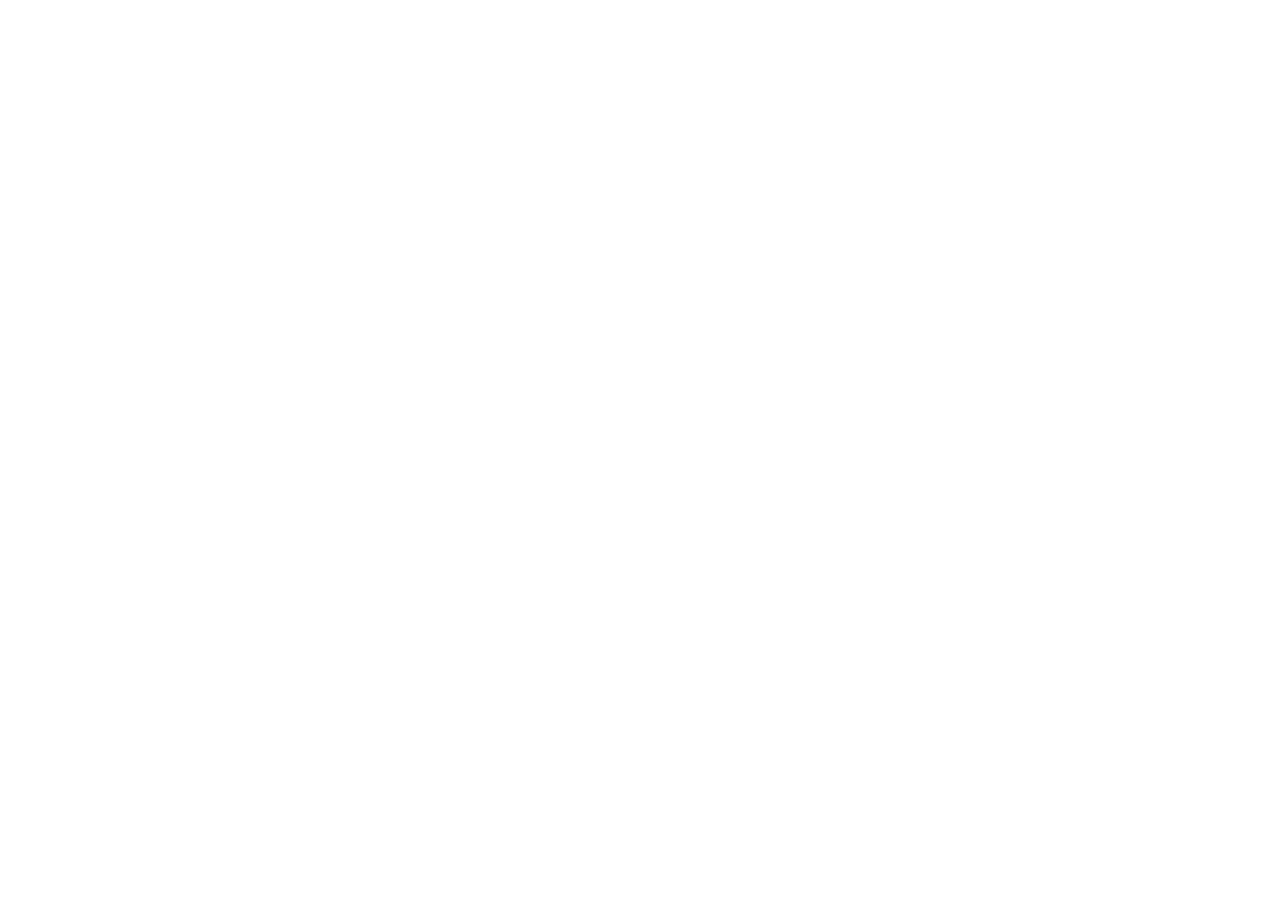
==== index.html @ b0ab304b "att netflix" ====
<!DOCTYPE html>
<html lang="pt-br">
<head>
    <meta charset="UTF-8">
    <meta http-equiv="X-UA-Compatible" content="IE=edge">
    <meta name="viewport" content="width=device-width, initial-scale=1.0">
    <title>Netflix</title>
    <link rel="shortcut icon" href="favicon.ico" type="image/x-icon">
    <link rel="stylesheet" href="estilos/style.css">
</head>
<body>
    
</body>
</html>
---- estilos/style.css ----
@charset "UTF-8";

* {
    margin: 0;
    padding: 0;
    box-sizing: border-box;
}
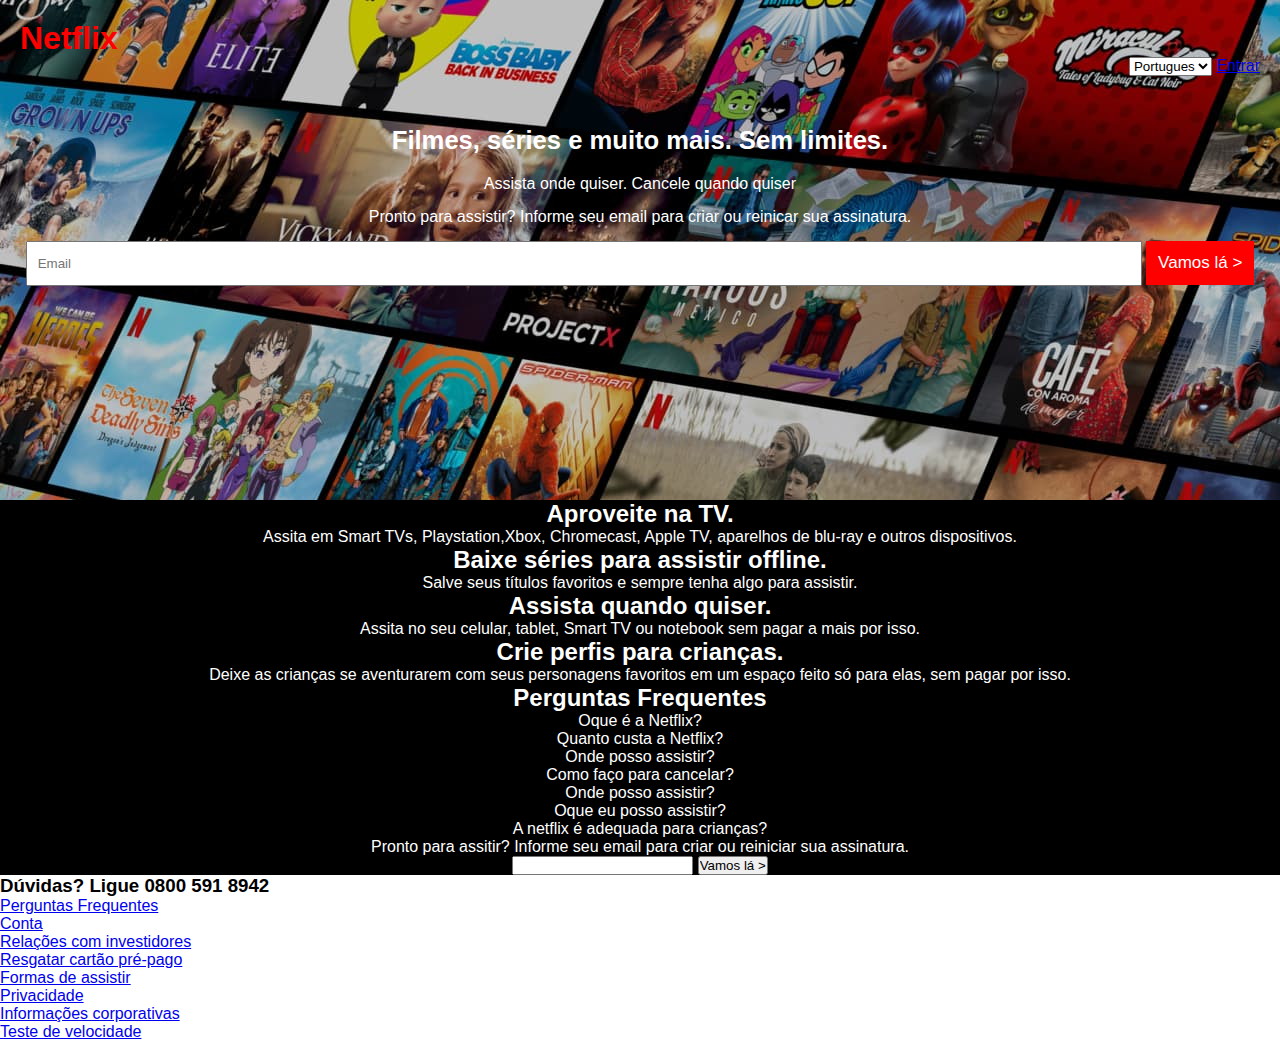
==== commit c29090a3: "att do projeto netflix" ====
--- a/index.html
+++ b/index.html
@@ -9,6 +9,78 @@
     <link rel="stylesheet" href="estilos/style.css">
 </head>
 <body>
-    
+    <header>
+        <h1>Netflix</h1>
+        <menu>
+            <select name="" id="linguagem">
+                <option value="PT-BR">Portugues</option>
+                <option value="EN">Inglês</option>
+            </select>
+            <a href="#">Entrar</a>
+        </menu>
+
+        <div>
+            <h2>Filmes, séries e muito mais. Sem limites.</h2>
+            <p>Assista onde quiser. Cancele quando quiser</p>
+            <p>Pronto para assistir? Informe seu email para criar ou reinicar sua assinatura.</p>
+            <input type="email" name="" id="email" placeholder="Email">
+            <input type="submit" value="Vamos lá >" id="entrar">
+        </div>
+    </header>
+
+    <main>
+        <section>
+            <h2>Aproveite na TV.</h2>
+            <p>Assita em Smart TVs, Playstation,Xbox, Chromecast, Apple TV, aparelhos de blu-ray e outros dispositivos.</p>
+        </section>
+
+        <section>
+            <h2>Baixe séries para assistir offline.</h2>
+            <p>Salve seus títulos favoritos e sempre tenha algo para assistir.</p>
+        </section>
+
+        <section>
+            <h2>Assista quando quiser.</h2>
+            <p>Assita no seu celular, tablet, Smart TV ou notebook sem pagar a mais por isso.</p>
+        </section>
+
+        <section>
+            <h2>Crie perfis para crianças.</h2>
+            <p>Deixe as crianças se aventurarem com seus personagens favoritos em um espaço feito só para elas, sem pagar por isso.</p>
+        </section>
+
+        <section>
+            <h2>Perguntas Frequentes</h2>
+            <div>Oque é a Netflix?</div>
+            <div>Quanto custa a Netflix?</div>
+            <div>Onde posso assistir?</div>
+            <div>Como faço para cancelar?</div>
+            <div>Onde posso assistir?</div>
+            <div>Oque eu posso assistir?</div>
+            <div>A netflix é adequada para crianças?</div>
+
+            <div>
+                <p>Pronto para assitir? Informe seu email para criar ou reiniciar sua assinatura.</p>
+                <input type="email" name="" id="email">
+                <input type="submit" value="Vamos lá >">
+            </div>
+        </section>
+    </main>
+
+    <footer>
+        <h3>Dúvidas? Ligue 0800 591 8942</h3>
+        <nav>
+            <ul>
+                <li><a href="#">Perguntas Frequentes</a></li>
+                <li><a href="#">Conta</a></li>
+                <li><a href="#">Relações com investidores</a></li>
+                <li><a href="#">Resgatar cartão pré-pago</a></li>
+                <li><a href="#">Formas de assistir</a></li>
+                <li><a href="#">Privacidade</a></li>
+                <li><a href="#">Informações corporativas</a></li>
+                <li><a href="#">Teste de velocidade</a></li>
+            </ul>
+        </nav>
+    </footer>
 </body>
 </html>--- a/estilos/style.css
+++ b/estilos/style.css
@@ -4,4 +4,64 @@
     margin: 0;
     padding: 0;
     box-sizing: border-box;
+}
+
+body {
+    font-family: Arial, Helvetica, sans-serif;
+}
+
+header {
+    background-image: url(../imagens/Netflix.jpg);
+    background-color: black;
+    color: white;
+    text-align: center;
+    padding: 20px;
+    height: 500px;
+}
+
+header h1 {
+    color: red;
+    margin-right: 220px;
+    text-align: left;
+}
+
+header h2 {
+    margin-top: 50px;
+    margin-bottom: 20px;
+    font-size: 1.6em;
+}
+
+header menu {
+    text-align: right;
+}
+
+header > div > input#email {
+    height: 45px;
+    width: 90%;
+    margin-bottom: 10px;
+    text-indent: 10px;
+}
+
+header > div > input#entrar {
+    background-color: red;
+    color: white;
+    display: inline-block;
+    border: none;
+    padding: 12px;
+    font-size: 17px;
+}
+
+header > div > input#entrar:hover {
+    cursor: pointer;
+}
+
+header p {
+    font-size: 1em;
+    margin-bottom: 15px;
+}
+
+section {
+    background-color: black;
+    color: white;
+    text-align: center;
 }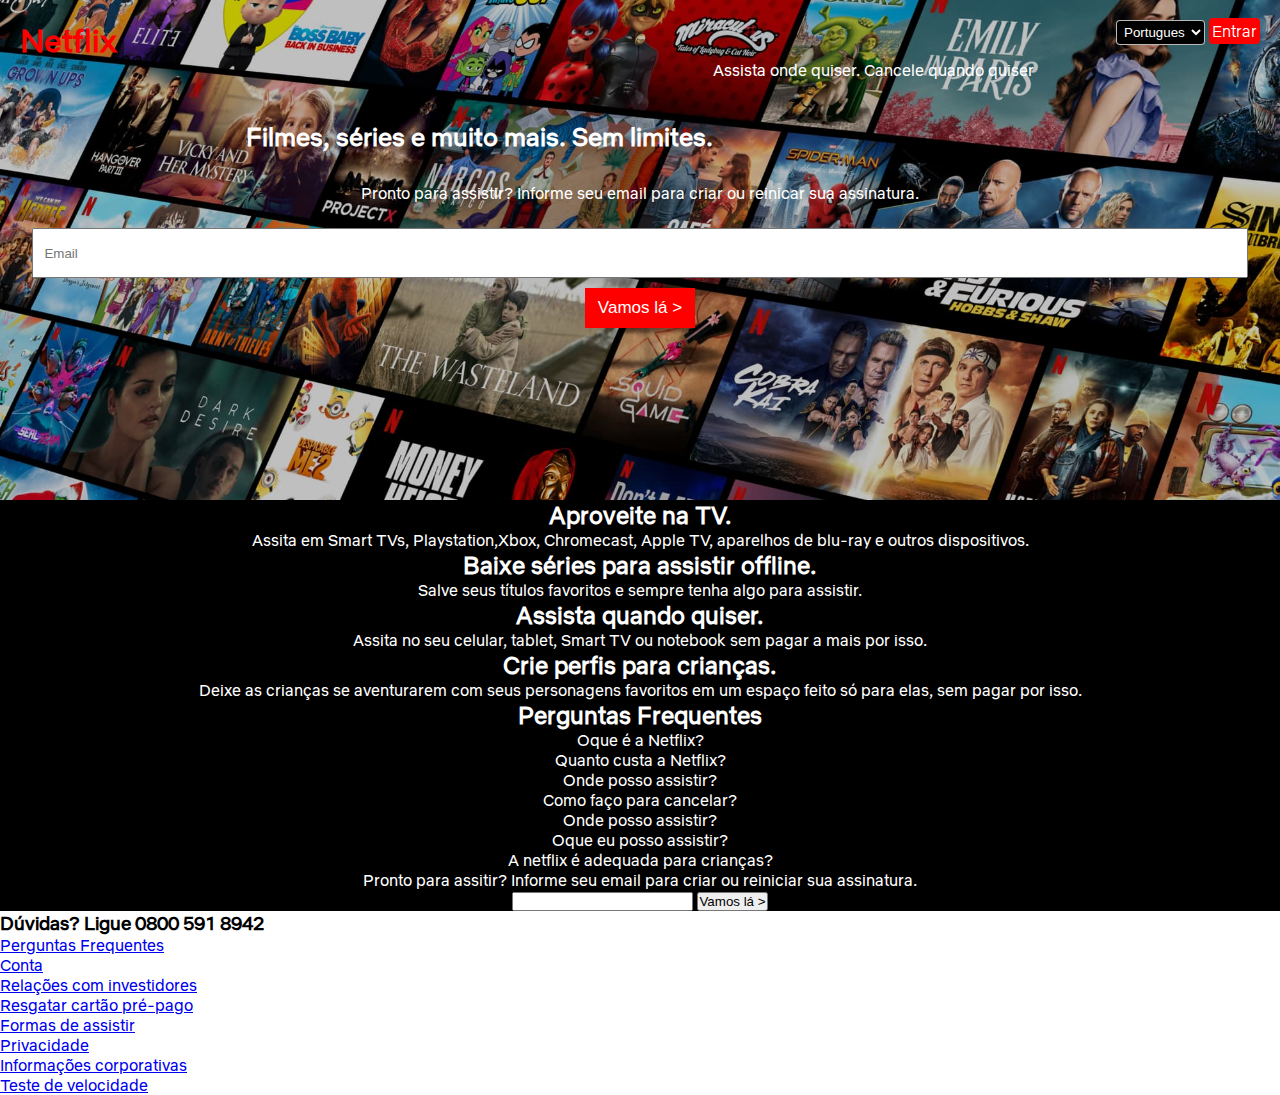
==== commit d64fa2fa: "att netflix" ====
--- a/index.html
+++ b/index.html
@@ -10,21 +10,25 @@
 </head>
 <body>
     <header>
-        <h1>Netflix</h1>
-        <menu>
-            <select name="" id="linguagem">
-                <option value="PT-BR">Portugues</option>
-                <option value="EN">Inglês</option>
-            </select>
-            <a href="#">Entrar</a>
-        </menu>
+        <div class="cabeca">
+            <h1>Netflix</h1>
+            <menu>
+                <select name="" id="linguagem">
+                    <option value="PT-BR">Portugues</option>
+                    <option value="EN">Inglês</option>
+                </select>
+                <a href="#" target="_self" rel="next">Entrar</a>
+            </menu>
+        </div>
 
-        <div>
+        <div class="cabeca2">
             <h2>Filmes, séries e muito mais. Sem limites.</h2>
             <p>Assista onde quiser. Cancele quando quiser</p>
             <p>Pronto para assistir? Informe seu email para criar ou reinicar sua assinatura.</p>
-            <input type="email" name="" id="email" placeholder="Email">
-            <input type="submit" value="Vamos lá >" id="entrar">
+            <form action="cadastro.js" method="post" autocomplete="on">
+                <input type="email" name="" id="email" placeholder="Email">
+                <input type="submit" value="Vamos lá >" id="entrar">
+            </form>
         </div>
     </header>
 
--- a/estilos/style.css
+++ b/estilos/style.css
@@ -1,4 +1,17 @@
 @charset "UTF-8";
+
+@font-face {
+    font-family: 'Netflix regular';
+    src: url(../fontes/NetflixSans-Regular.otf) format('opentype');
+}
+@font-face {
+    font-family: 'Netflix light';
+    src: url(../fontes/NetflixSans-Light.otf) format('opentype');
+}
+@font-face {
+    font-family: 'Netflix bold';
+    src: url(../fontes/NetflixSans-Bold.otf) format('opentype');
+}
 
 * {
     margin: 0;
@@ -7,11 +20,13 @@
 }
 
 body {
-    font-family: Arial, Helvetica, sans-serif;
+    font-family: 'Netflix regular';
 }
 
 header {
     background-image: url(../imagens/Netflix.jpg);
+    background-size: cover;
+    background-repeat: no-repeat;
     background-color: black;
     color: white;
     text-align: center;
@@ -19,39 +34,67 @@
     height: 500px;
 }
 
+header div.cabeca {
+    display: flex;
+    justify-content: space-between;
+}
+
 header h1 {
     color: red;
-    margin-right: 220px;
-    text-align: left;
+}
+
+header a {
+    background-color: red;
+    color: white;
+    text-decoration: none;
+    border-radius: 4px;
+    padding: 3px;
+    font-family: 'Netflix light';
+}
+
+header select {
+    background-color: black;
+    color: white;
+    border: 1px solid rgba(255, 255, 255, 0.726);
+    padding: 3px;
+    border-radius: 4px;
+}
+
+header div.cabeca2 {
+    display: flex;
+    flex-wrap: wrap;
+    justify-content: center;
+    row-gap: 10px;
 }
 
 header h2 {
-    margin-top: 50px;
+    margin-top: 60px;
     margin-bottom: 20px;
     font-size: 1.6em;
 }
 
-header menu {
-    text-align: right;
+header form {
+    width: 100vw;
 }
 
-header > div > input#email {
-    height: 45px;
-    width: 90%;
+header input#email {
+    height: 50px;
+    width: 98%;
     margin-bottom: 10px;
     text-indent: 10px;
 }
 
-header > div > input#entrar {
+header input#entrar {
     background-color: red;
     color: white;
     display: inline-block;
     border: none;
-    padding: 12px;
+    padding: 10px;
     font-size: 17px;
+    width: 110px;
 }
 
-header > div > input#entrar:hover {
+header input#entrar:hover {
     cursor: pointer;
 }
 
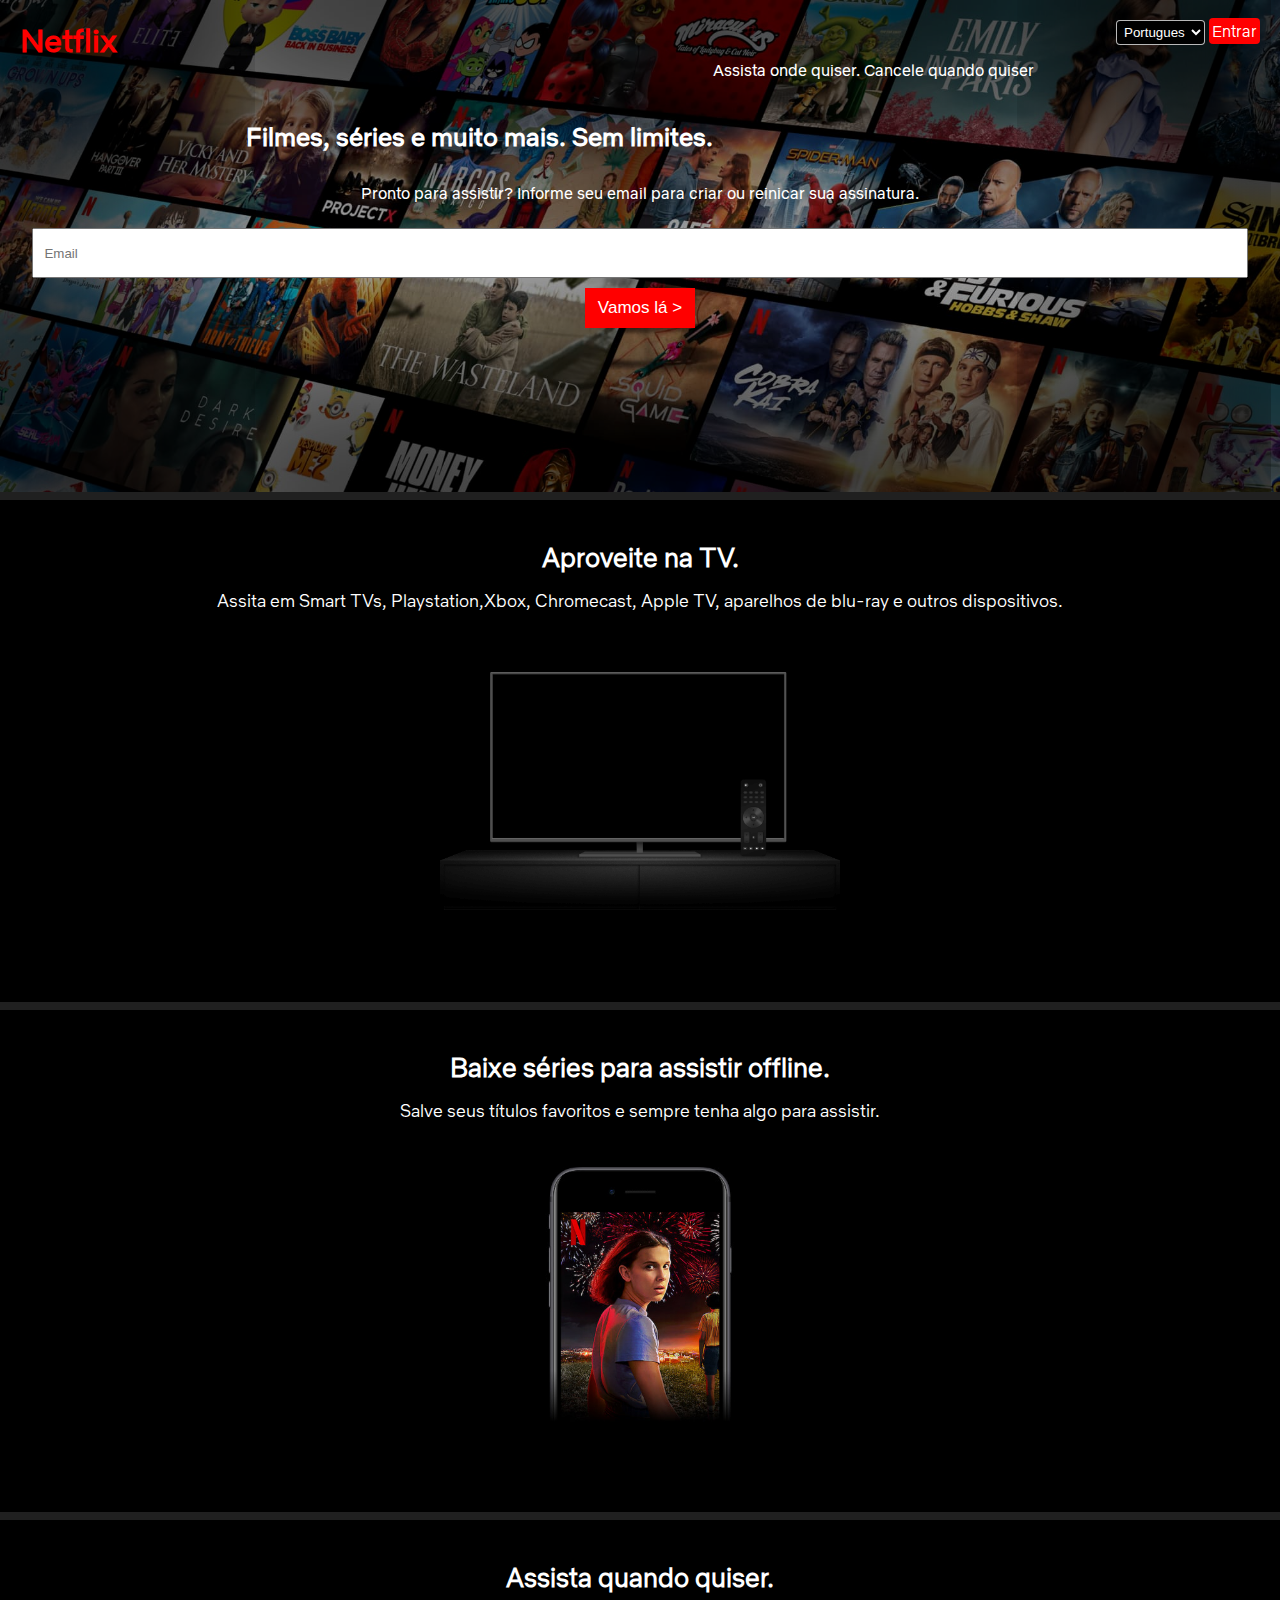
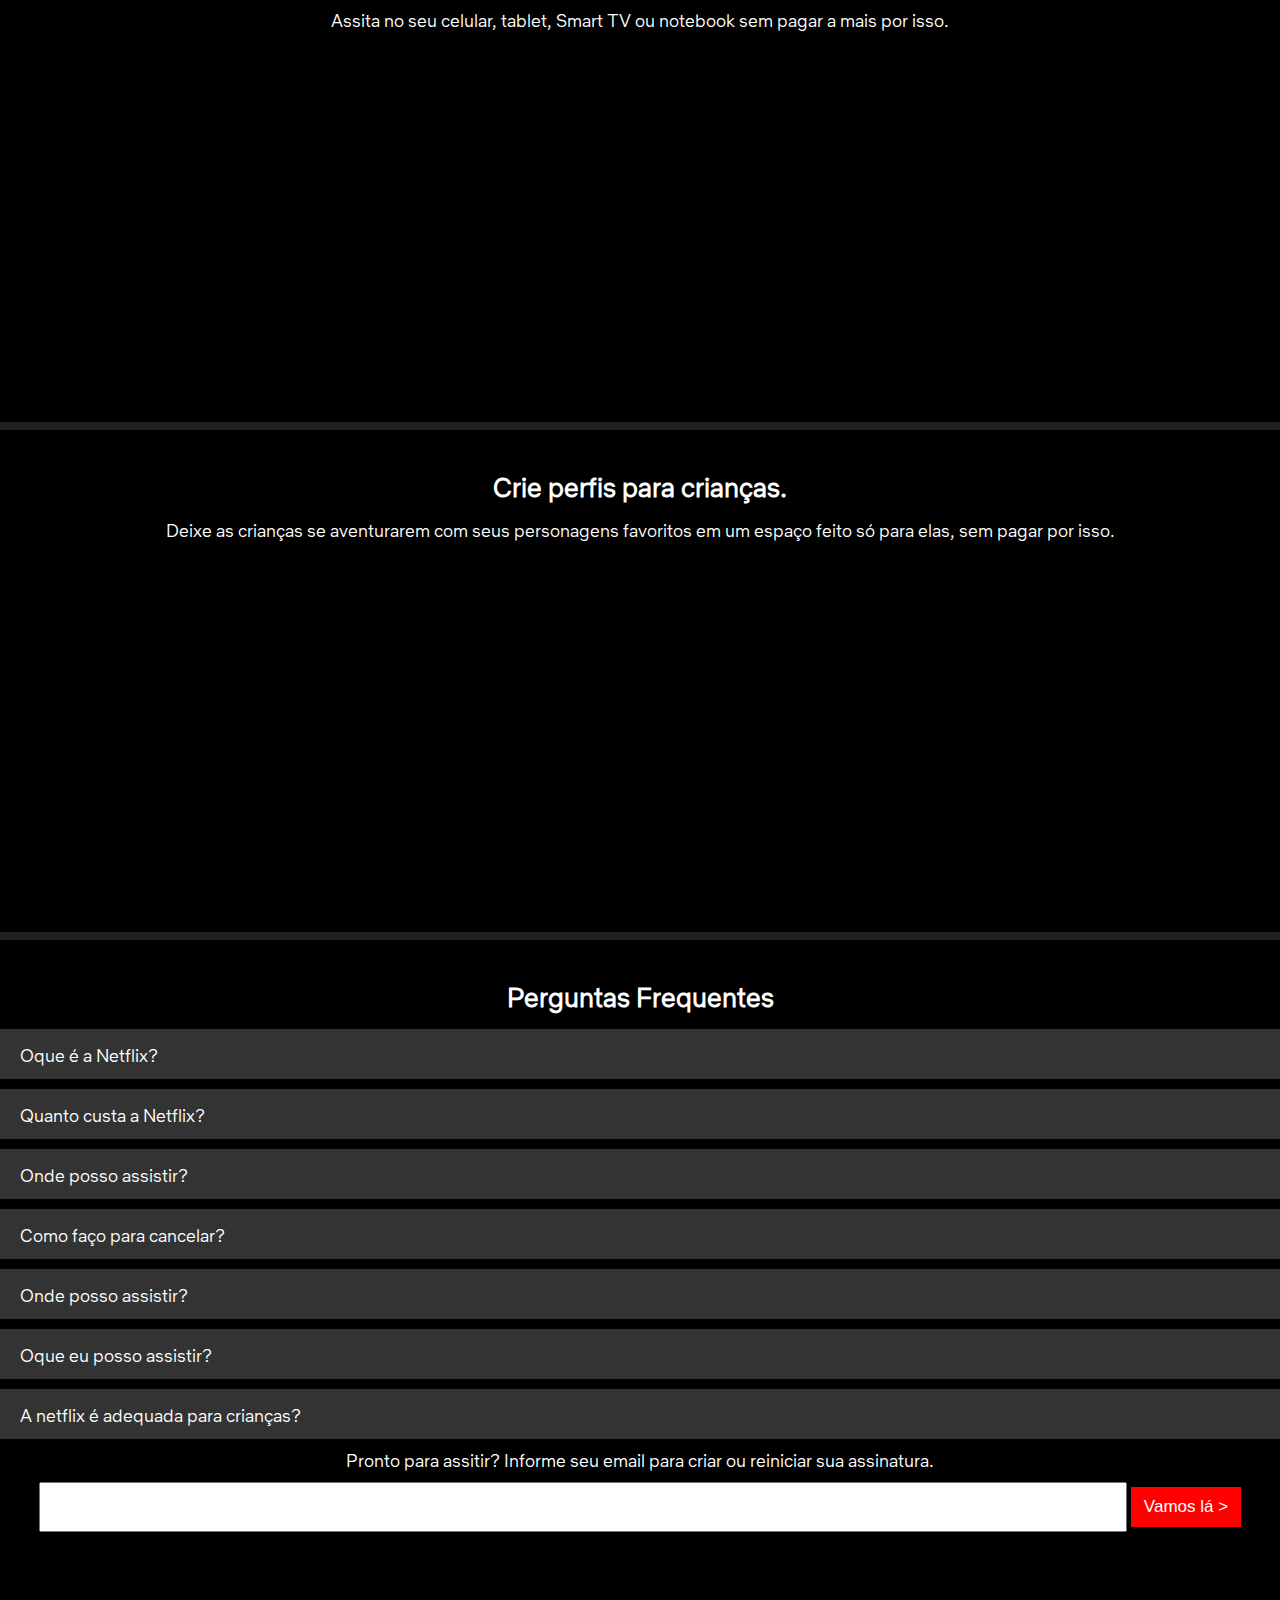
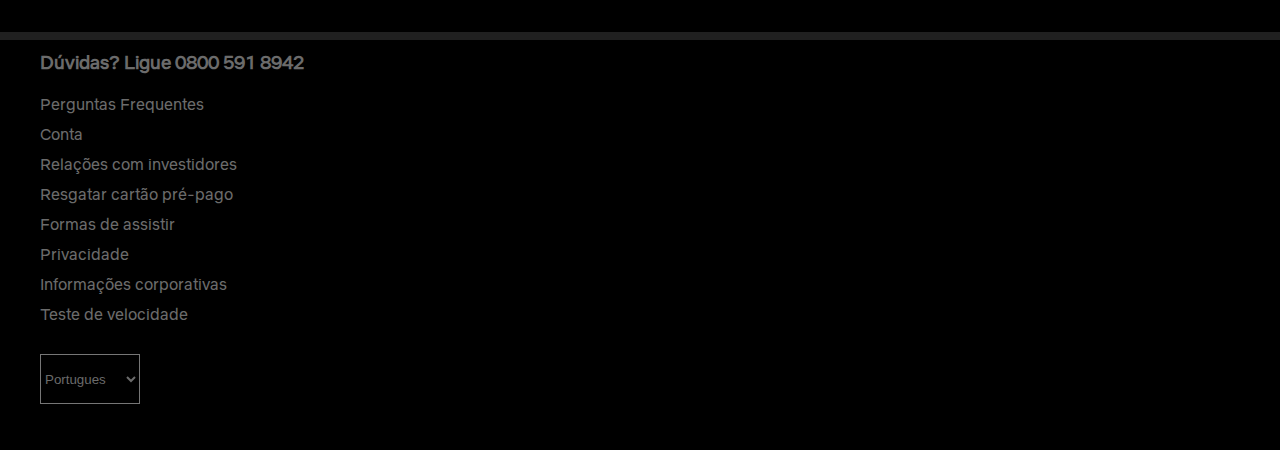
==== commit cf068923: "att projeto netflix" ====
--- a/index.html
+++ b/index.html
@@ -26,47 +26,57 @@
             <p>Assista onde quiser. Cancele quando quiser</p>
             <p>Pronto para assistir? Informe seu email para criar ou reinicar sua assinatura.</p>
             <form action="cadastro.js" method="post" autocomplete="on">
-                <input type="email" name="" id="email" placeholder="Email">
-                <input type="submit" value="Vamos lá >" id="entrar">
+                <input type="email" name="" id="email" class="mail" placeholder="Email">
+                <input type="submit" value="Vamos lá >" class="entrar">
             </form>
         </div>
     </header>
 
     <main>
         <section>
-            <h2>Aproveite na TV.</h2>
-            <p>Assita em Smart TVs, Playstation,Xbox, Chromecast, Apple TV, aparelhos de blu-ray e outros dispositivos.</p>
+            <div class="content">
+                <h2>Aproveite na TV.</h2>
+                <p>Assita em Smart TVs, Playstation,Xbox, Chromecast, Apple TV, aparelhos de blu-ray e outros dispositivos.</p>
+            </div>
+            <aside><img src="./imagens/tv.png" alt="YV"></aside>
         </section>
 
         <section>
-            <h2>Baixe séries para assistir offline.</h2>
-            <p>Salve seus títulos favoritos e sempre tenha algo para assistir.</p>
+            <div class="content">
+                <h2>Baixe séries para assistir offline.</h2>
+                <p>Salve seus títulos favoritos e sempre tenha algo para assistir.</p>
+            </div>
+            <aside><img src="./imagens/s_things.jpg" alt="Stranger Things"></aside>
         </section>
 
         <section>
-            <h2>Assista quando quiser.</h2>
-            <p>Assita no seu celular, tablet, Smart TV ou notebook sem pagar a mais por isso.</p>
+            <div class="content">
+                <h2>Assista quando quiser.</h2>
+                <p>Assita no seu celular, tablet, Smart TV ou notebook sem pagar a mais por isso.</p>
+            </div>
         </section>
 
         <section>
-            <h2>Crie perfis para crianças.</h2>
-            <p>Deixe as crianças se aventurarem com seus personagens favoritos em um espaço feito só para elas, sem pagar por isso.</p>
+            <div class="content">
+                <h2>Crie perfis para crianças.</h2>
+                <p>Deixe as crianças se aventurarem com seus personagens favoritos em um espaço feito só para elas, sem pagar por isso.</p>
+            </div>
         </section>
 
-        <section>
+        <section id="questions">
             <h2>Perguntas Frequentes</h2>
-            <div>Oque é a Netflix?</div>
-            <div>Quanto custa a Netflix?</div>
-            <div>Onde posso assistir?</div>
-            <div>Como faço para cancelar?</div>
-            <div>Onde posso assistir?</div>
-            <div>Oque eu posso assistir?</div>
-            <div>A netflix é adequada para crianças?</div>
+            <div class="ask"><p>Oque é a Netflix?</p></div>
+            <div class="ask"><p>Quanto custa a Netflix?</p></div>
+            <div class="ask"><p>Onde posso assistir?</p></div>
+            <div class="ask"><p>Como faço para cancelar?</p></div>
+            <div class="ask"><p>Onde posso assistir?</p></div>
+            <div class="ask"><p>Oque eu posso assistir?</p></div>
+            <div class="ask"><p>A netflix é adequada para crianças?</p></div>
 
             <div>
                 <p>Pronto para assitir? Informe seu email para criar ou reiniciar sua assinatura.</p>
-                <input type="email" name="" id="email">
-                <input type="submit" value="Vamos lá >">
+                <input type="email" name="" id="fmail" class="mail">
+                <input type="submit" value="Vamos lá >" class="entrar">
             </div>
         </section>
     </main>
@@ -85,6 +95,10 @@
                 <li><a href="#">Teste de velocidade</a></li>
             </ul>
         </nav>
+        <select name="" id="linguagem">
+            <option value="PT-BR">Portugues</option>
+            <option value="EN">Inglês</option>
+        </select>
     </footer>
 </body>
 </html>--- a/estilos/style.css
+++ b/estilos/style.css
@@ -23,10 +23,17 @@
     font-family: 'Netflix regular';
 }
 
+header, section {
+    border-bottom: 8px;
+    border-bottom-style: solid;
+    border-bottom-color:rgb(32, 32, 32);
+}
+
 header {
     background-image: url(../imagens/Netflix.jpg);
     background-size: cover;
     background-repeat: no-repeat;
+    box-shadow: inset 0px 0px 600px 120px black;
     background-color: black;
     color: white;
     text-align: center;
@@ -77,14 +84,18 @@
     width: 100vw;
 }
 
-header input#email {
+input.mail {
     height: 50px;
     width: 98%;
     margin-bottom: 10px;
     text-indent: 10px;
 }
 
-header input#entrar {
+input#fmail {
+    width: 85%;
+}
+
+input.entrar {
     background-color: red;
     color: white;
     display: inline-block;
@@ -103,8 +114,87 @@
     margin-bottom: 15px;
 }
 
+main {
+    display: flex;
+    flex-wrap: wrap;
+    justify-content: center;
+    font-size: 1.1em;
+    font-family: 'Netflix Light';
+}
+
 section {
     background-color: black;
     color: white;
     text-align: center;
-}+    height: 510px;
+    width: 100vw;
+}
+
+section div.content {
+    width: 80%;
+    margin: auto;
+}
+
+section h2 {
+    margin-top: 40px;
+    margin-bottom: 15px;
+}
+
+section img {
+    height: 300px;
+}
+
+section#questions {
+    height: 700px;
+}
+
+section div.ask {
+    text-align: left;
+    text-indent: 20px;
+    background-color: rgb(51, 51, 51);
+    margin-bottom: 10px;
+    width: 100%;
+    height: 50px;
+    cursor: pointer;
+}
+
+div.ask p {
+    transform: translate(0px, 15px);
+}
+
+section#questions p {
+    margin: 10px 0px 10px 0px;
+}
+
+footer {
+    background-color: black;
+    color: rgb(107, 107, 107);
+    text-indent: 40px;
+    height: 410px;
+}
+
+footer h3 {
+    margin-bottom: 20px;
+    padding-top: 10px;
+}
+
+footer a {
+    text-decoration: none;
+    color: rgb(107, 107, 107);
+}
+
+footer a:hover {
+    text-decoration: underline;
+}
+
+footer li {
+    margin-bottom: 10px;
+}
+
+footer select {
+    background-color: black;
+    color: rgb(107, 107, 107);
+    margin: 20px 0px 0px 40px;
+    height: 50px;
+    width: 100px;
+}
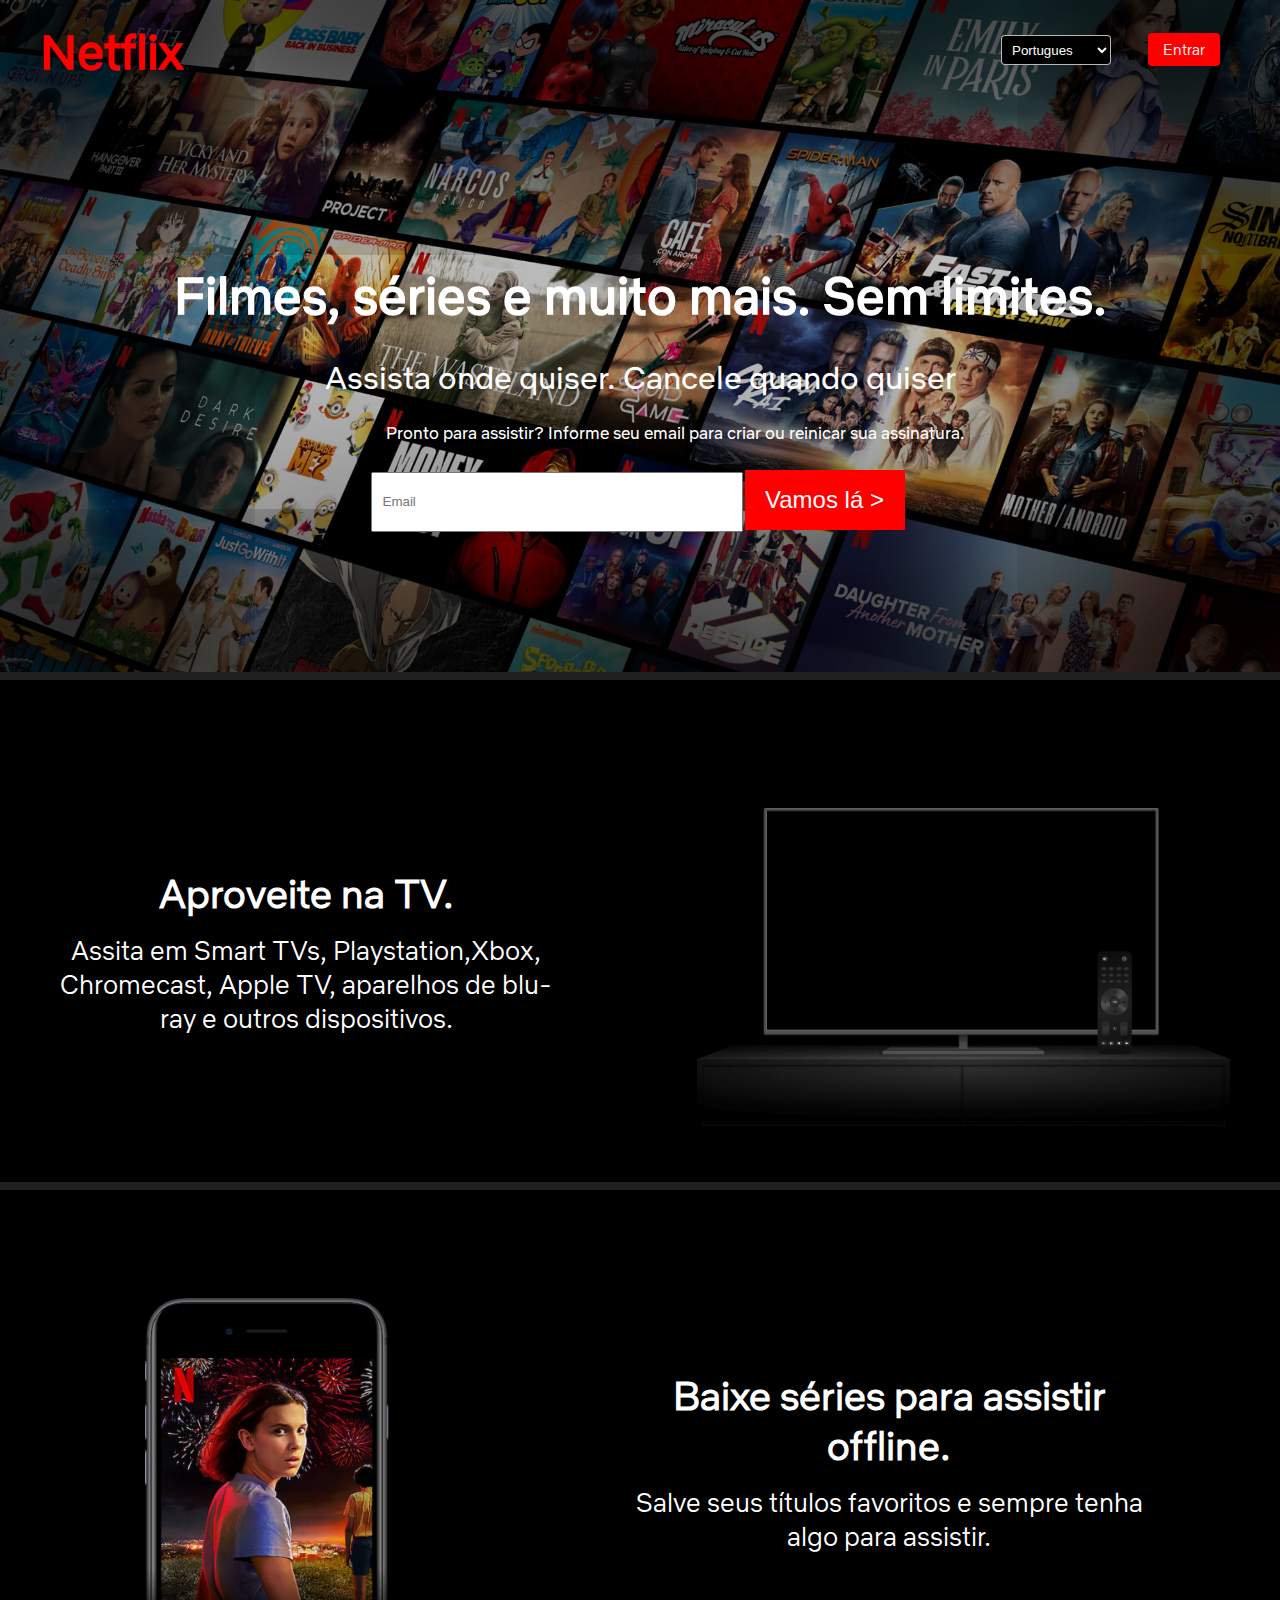
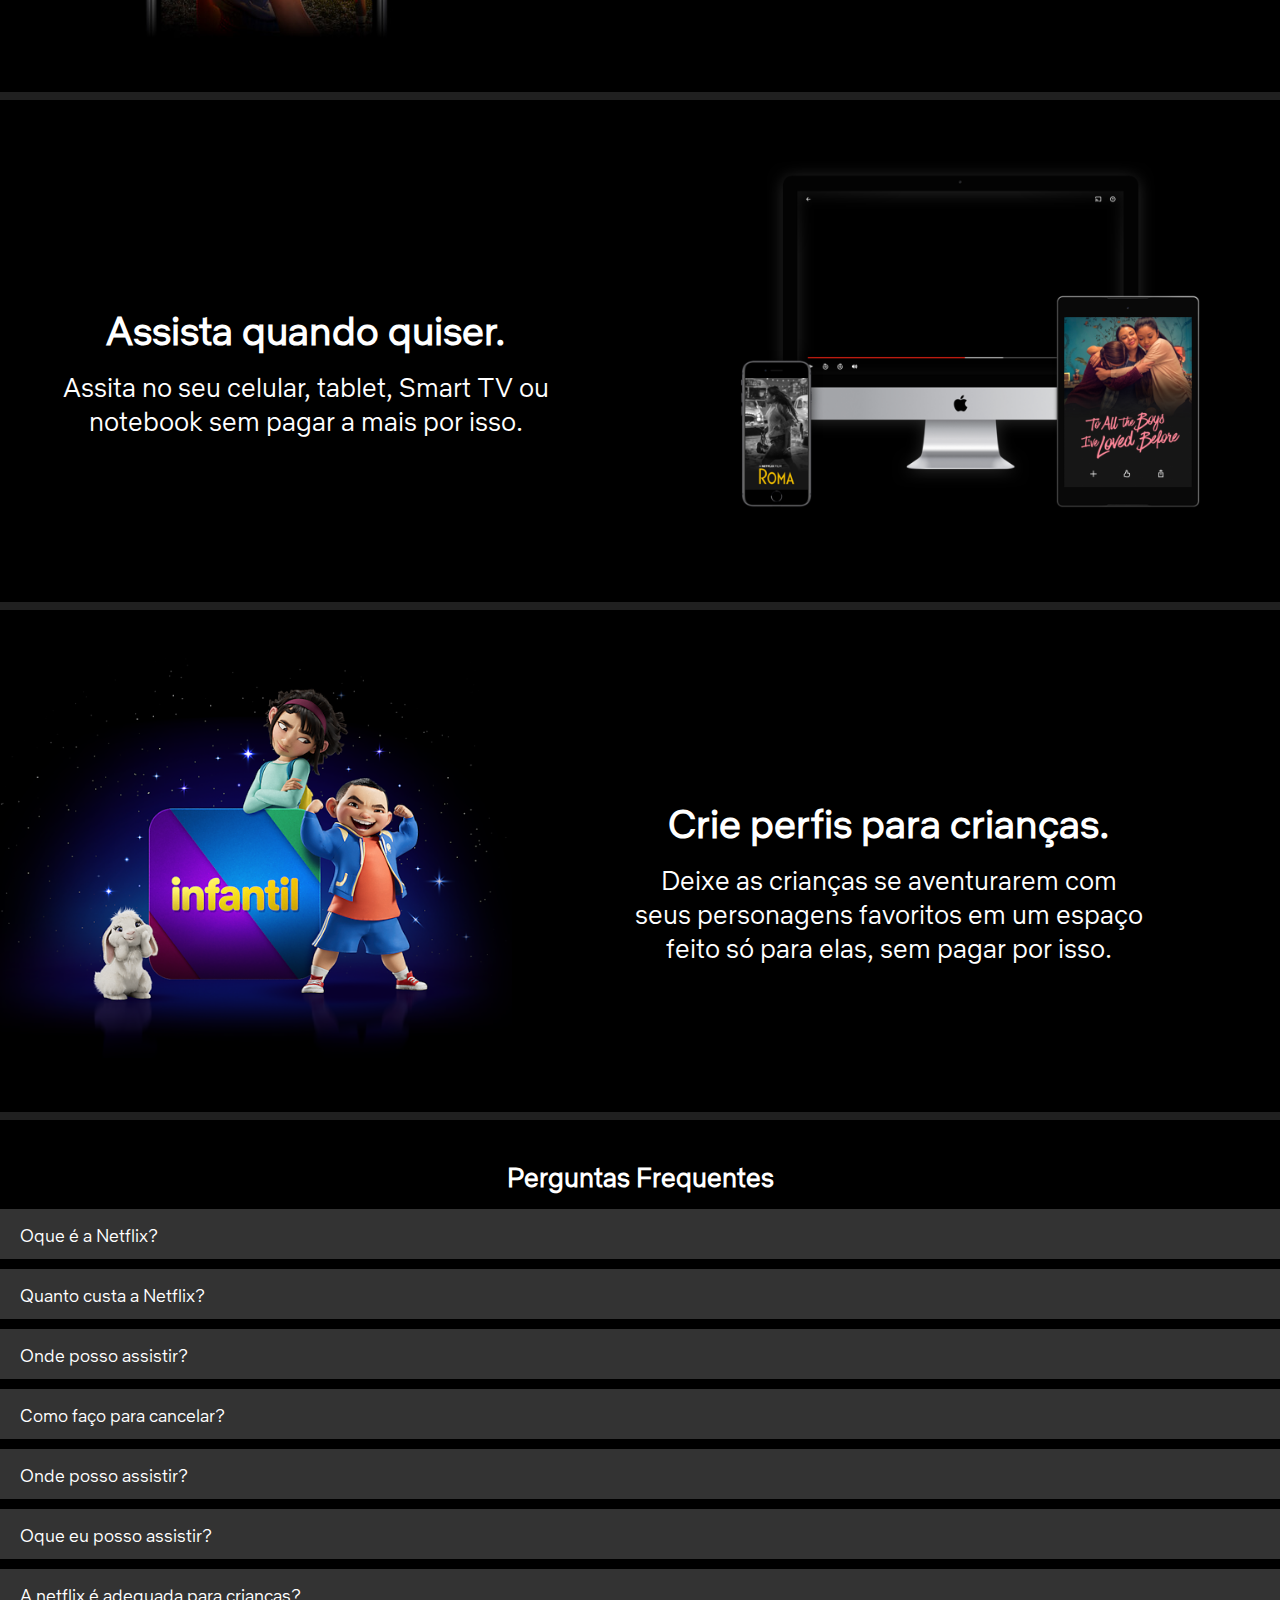
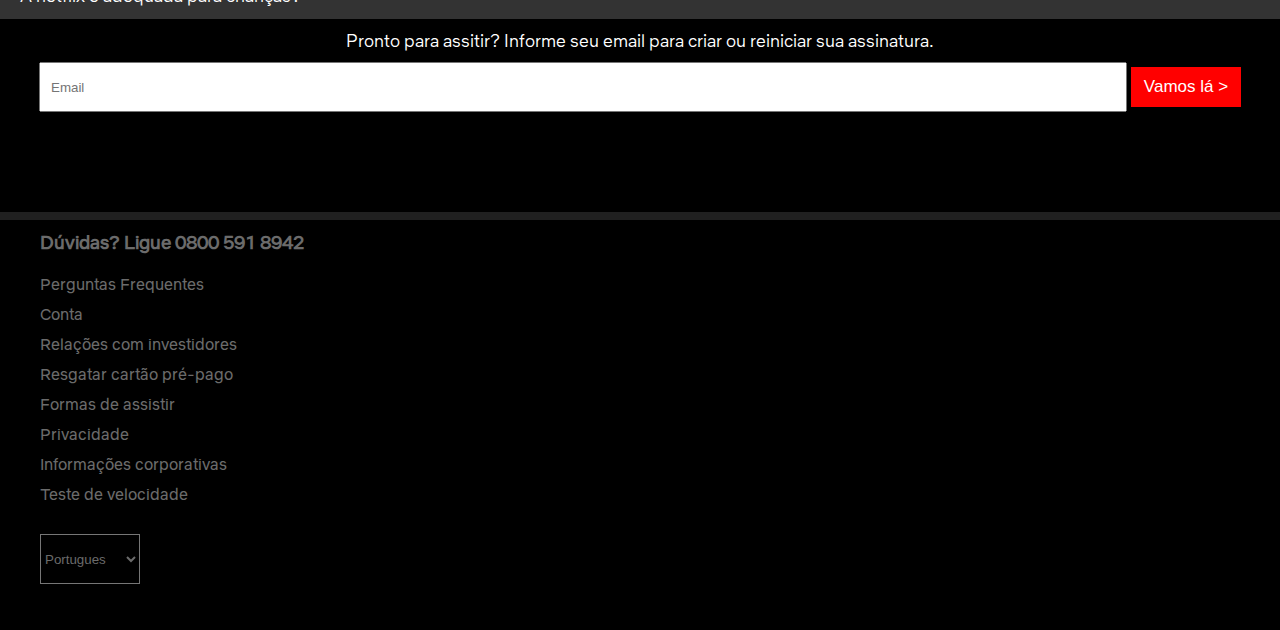
==== commit d9e3ca80: "att netflix" ====
--- a/index.html
+++ b/index.html
@@ -7,6 +7,7 @@
     <title>Netflix</title>
     <link rel="shortcut icon" href="favicon.ico" type="image/x-icon">
     <link rel="stylesheet" href="estilos/style.css">
+    <link rel="stylesheet" href="estilos/style-desktop.css" media="screen and (min-width: 992px)">
 </head>
 <body>
     <header>
@@ -24,43 +25,45 @@
         <div class="cabeca2">
             <h2>Filmes, séries e muito mais. Sem limites.</h2>
             <p>Assista onde quiser. Cancele quando quiser</p>
-            <p>Pronto para assistir? Informe seu email para criar ou reinicar sua assinatura.</p>
+            <p class="second-p">Pronto para assistir? Informe seu email para criar ou reinicar sua assinatura.</p>
             <form action="cadastro.js" method="post" autocomplete="on">
-                <input type="email" name="" id="email" class="mail" placeholder="Email">
+                <input type="email" name="" id="email" class="mail" placeholder="Email" autocomplete="email">
                 <input type="submit" value="Vamos lá >" class="entrar">
             </form>
         </div>
     </header>
 
     <main>
-        <section>
+        <section class="content-desktop">
             <div class="content">
                 <h2>Aproveite na TV.</h2>
                 <p>Assita em Smart TVs, Playstation,Xbox, Chromecast, Apple TV, aparelhos de blu-ray e outros dispositivos.</p>
             </div>
-            <aside><img src="./imagens/tv.png" alt="YV"></aside>
+            <aside class="photo-right"><img src="./imagens/tv.png" alt="YV"></aside>
         </section>
 
-        <section>
-            <div class="content">
+        <section class="content-desktop">
+            <div class="content" id="left">
                 <h2>Baixe séries para assistir offline.</h2>
                 <p>Salve seus títulos favoritos e sempre tenha algo para assistir.</p>
             </div>
-            <aside><img src="./imagens/s_things.jpg" alt="Stranger Things"></aside>
+            <aside class="photo-left"><img src="./imagens/s_things.jpg" alt="Stranger Things"></aside>
         </section>
 
-        <section>
+        <section class="content-desktop">
             <div class="content">
                 <h2>Assista quando quiser.</h2>
                 <p>Assita no seu celular, tablet, Smart TV ou notebook sem pagar a mais por isso.</p>
             </div>
+            <aside class="photo-right"><img src="./imagens/device-pile.png" alt=""></aside>
         </section>
 
-        <section>
-            <div class="content">
+        <section class="content-desktop">
+            <div class="content" id="left2">
                 <h2>Crie perfis para crianças.</h2>
                 <p>Deixe as crianças se aventurarem com seus personagens favoritos em um espaço feito só para elas, sem pagar por isso.</p>
             </div>
+            <aside class="photo-left"><img src="imagens/AAAABWGB3YOpSh2wA7OOZQYD-MkalQ0oJEy-YEEpoPKAIenLtZf5lKeERDdKj-u6WnZx9wx_QuiDVHkGM_1QmVQt9yxM7mKjevBNHKFz.png" alt=""></aside>
         </section>
 
         <section id="questions">
@@ -75,8 +78,10 @@
 
             <div>
                 <p>Pronto para assitir? Informe seu email para criar ou reiniciar sua assinatura.</p>
-                <input type="email" name="" id="fmail" class="mail">
-                <input type="submit" value="Vamos lá >" class="entrar">
+                <form action="xesq.js" autocomplete="on">
+                    <input type="email" name="" id="fmail" class="mail" autocomplete="email" placeholder="Email">
+                    <input type="submit" value="Vamos lá >" class="entrar">
+                </form>
             </div>
         </section>
     </main>
--- a/estilos/style.css
+++ b/estilos/style.css
@@ -57,6 +57,7 @@
     border-radius: 4px;
     padding: 3px;
     font-family: 'Netflix light';
+    font-size: 15px;
 }
 
 header select {
@@ -65,6 +66,8 @@
     border: 1px solid rgba(255, 255, 255, 0.726);
     padding: 3px;
     border-radius: 4px;
+    width: 110px;
+    height: 30px;
 }
 
 header div.cabeca2 {
@@ -105,7 +108,7 @@
     width: 110px;
 }
 
-header input#entrar:hover {
+input.entrar:hover {
     cursor: pointer;
 }
 
--- a/estilos/style-desktop.css
+++ b/estilos/style-desktop.css
@@ -0,0 +1,94 @@
+@charset "UTF-8";
+
+@font-face {
+    font-family: 'Netflix regular';
+    src: url(../fontes/NetflixSans-Regular.otf) format('opentype');
+}
+@font-face {
+    font-family: 'Netflix light';
+    src: url(../fontes/NetflixSans-Light.otf) format('opentype');
+}
+@font-face {
+    font-family: 'Netflix bold';
+    src: url(../fontes/NetflixSans-Bold.otf) format('opentype');
+}
+
+header {
+    height: 680px;
+    font-size: 2em;
+}
+
+header h1 {
+    font-size: 1.5em;
+    margin-left: 20px;
+}
+
+header menu {
+    margin-right: 40px;
+}
+
+header select {
+    padding: 6px;
+    margin-top: 15px;
+}
+
+header a {
+    margin-left: 30px;
+    padding: 7px 15px;
+    display: inline-block;
+}
+
+header p.second-p {
+    margin-left: 100px;
+    margin-right: 30px;
+    font-size: 17px;
+}
+
+header input#email {
+    width: 30%;
+    height: 60px;
+}
+
+header input.entrar {
+    height: 60px;
+    width: 160px;
+    font-size: 24px;
+    transform: translate(-5px, 2px);
+}
+
+header div.cabeca2 {
+    transform: translate(0px, 120px);
+}
+
+section.content-desktop {
+    font-size: 1.5em;
+    display: flex;
+    justify-content: space-between;
+    align-items: center;
+}
+
+section div.content {
+    width: 40%;
+    margin-left: 50px;
+}
+
+section div#left {
+    order: 2;
+}
+
+section div#left2 {
+    order: 2;
+}
+
+section img {
+    height: 400px;
+    margin-right: 50px;
+}
+
+section aside.photo-right {
+    order: 1;
+}
+
+section aside.photo-left {
+    order: 0;
+}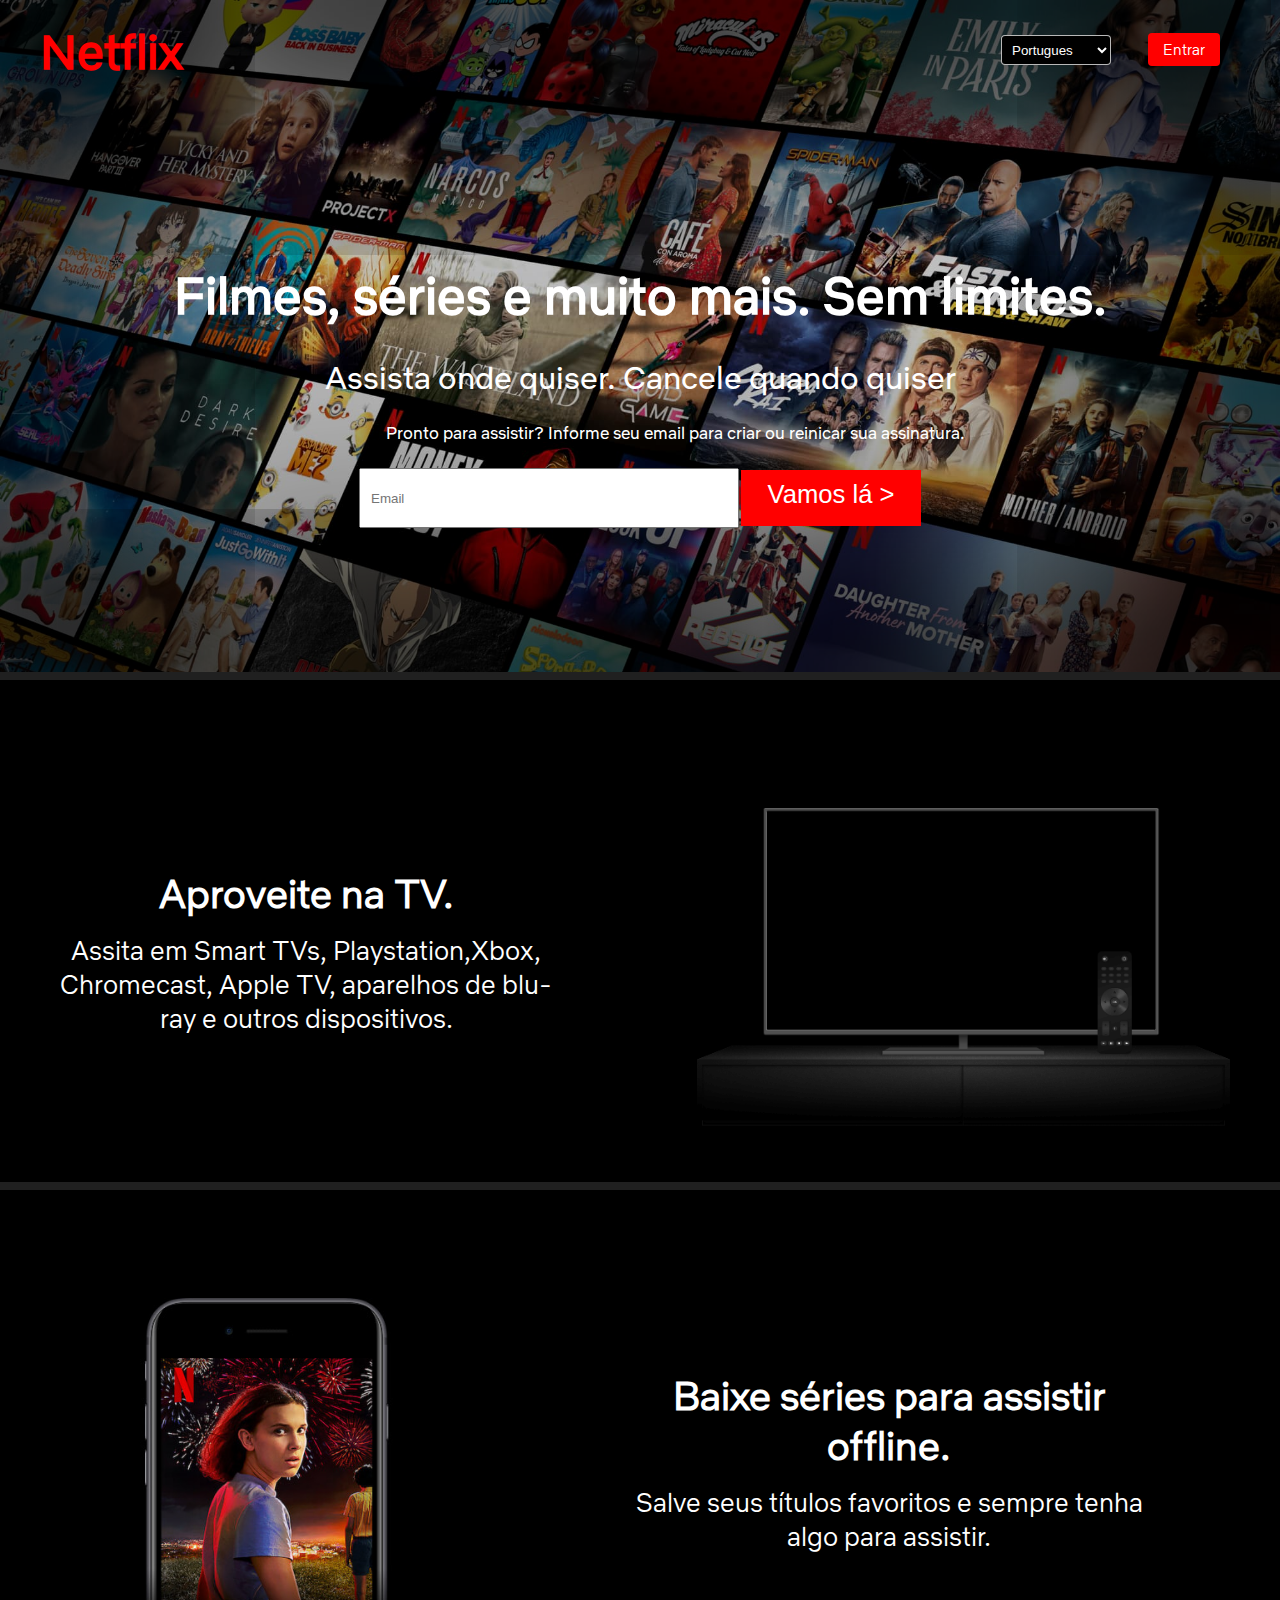
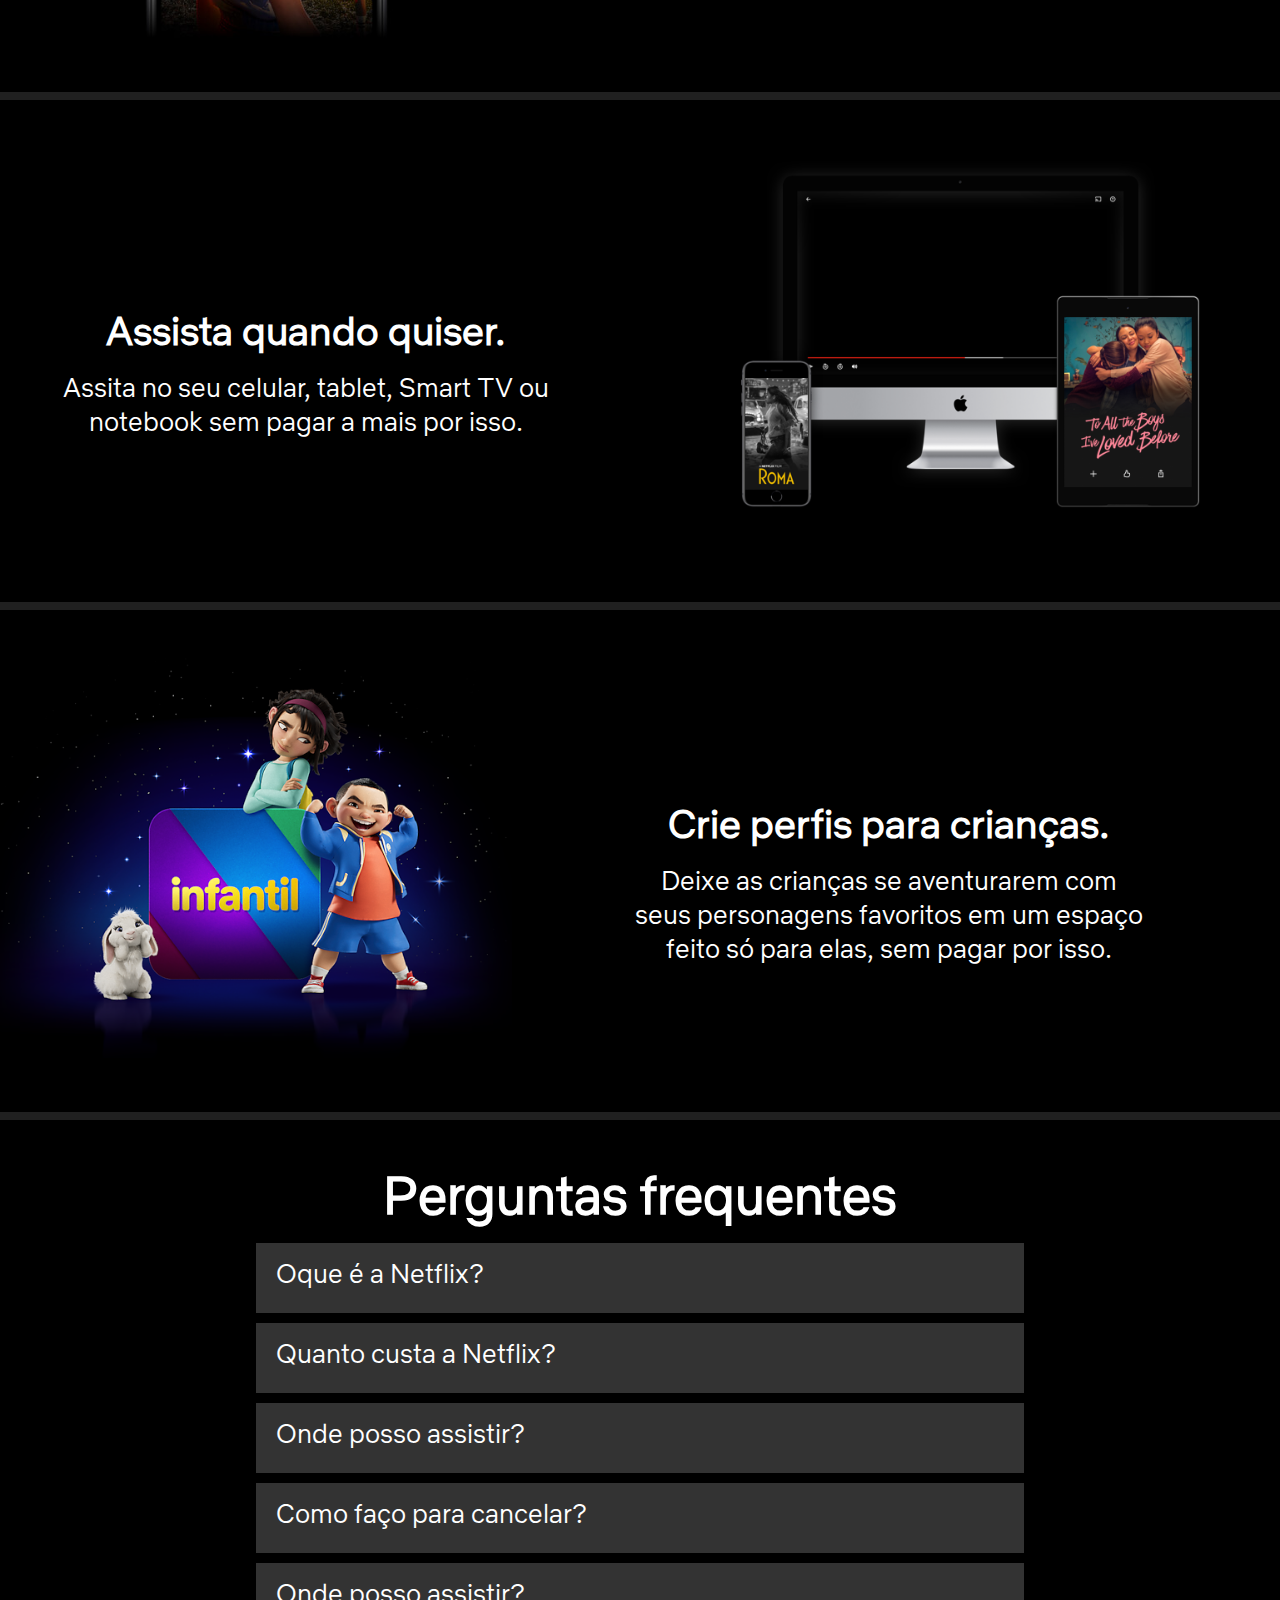
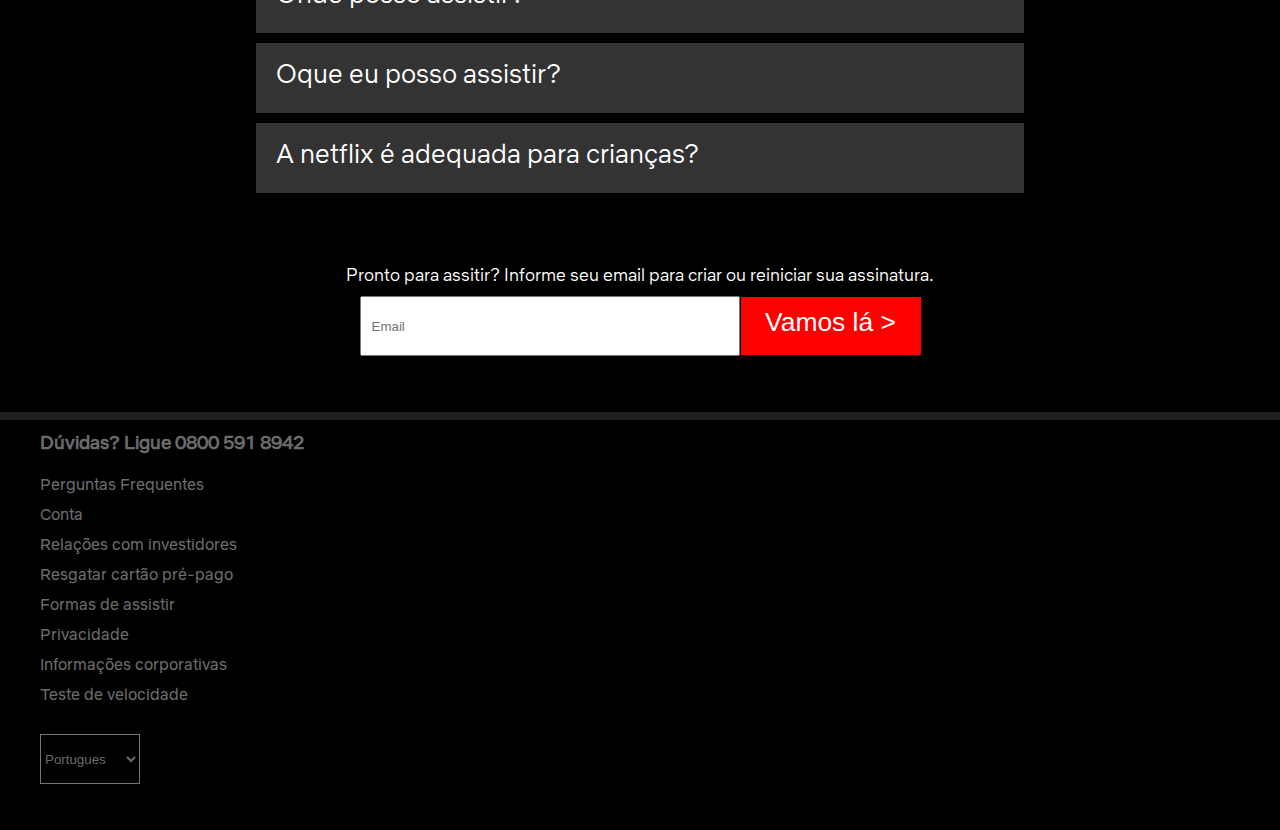
==== commit 99e5b428: "att projeto netflix" ====
--- a/index.html
+++ b/index.html
@@ -26,10 +26,12 @@
             <h2>Filmes, séries e muito mais. Sem limites.</h2>
             <p>Assista onde quiser. Cancele quando quiser</p>
             <p class="second-p">Pronto para assistir? Informe seu email para criar ou reinicar sua assinatura.</p>
-            <form action="cadastro.js" method="post" autocomplete="on">
-                <input type="email" name="" id="email" class="mail" placeholder="Email" autocomplete="email">
-                <input type="submit" value="Vamos lá >" class="entrar">
-            </form>
+            <div id="conteiner">
+                <form action="cadastro.js" method="post" autocomplete="on">
+                    <input type="email" name="" id="email" class="mail" placeholder="Email" autocomplete="email">
+                    <input type="submit" value="Vamos lá >" class="entrar">
+                </form>
+            </div>
         </div>
     </header>
 
@@ -67,7 +69,7 @@
         </section>
 
         <section id="questions">
-            <h2>Perguntas Frequentes</h2>
+            <h2>Perguntas frequentes</h2>
             <div class="ask"><p>Oque é a Netflix?</p></div>
             <div class="ask"><p>Quanto custa a Netflix?</p></div>
             <div class="ask"><p>Onde posso assistir?</p></div>
@@ -76,12 +78,14 @@
             <div class="ask"><p>Oque eu posso assistir?</p></div>
             <div class="ask"><p>A netflix é adequada para crianças?</p></div>
 
-            <div>
+            <div id="inputs">
                 <p>Pronto para assitir? Informe seu email para criar ou reiniciar sua assinatura.</p>
-                <form action="xesq.js" autocomplete="on">
-                    <input type="email" name="" id="fmail" class="mail" autocomplete="email" placeholder="Email">
-                    <input type="submit" value="Vamos lá >" class="entrar">
-                </form>
+                <div id="contenedor">
+                    <form action="xesq.js" autocomplete="on">
+                        <input type="email" name="" id="fmail" class="mail" autocomplete="email" placeholder="Email">
+                        <input type="submit" value="Vamos lá >" class="entrar" id="go">
+                    </form>
+                </div>
             </div>
         </section>
     </main>
--- a/estilos/style.css
+++ b/estilos/style.css
@@ -162,7 +162,7 @@
 }
 
 div.ask p {
-    transform: translate(0px, 15px);
+    padding-top: 13px;
 }
 
 section#questions p {
--- a/estilos/style-desktop.css
+++ b/estilos/style-desktop.css
@@ -44,20 +44,29 @@
     font-size: 17px;
 }
 
+div.cabeca2 div#conteiner {
+    width: 80%;
+    height: 100px;
+    display: flex;
+    justify-content: space-around;
+    flex-wrap: wrap;
+}
+
 header input#email {
-    width: 30%;
+    width: 380px;
     height: 60px;
 }
 
 header input.entrar {
-    height: 60px;
-    width: 160px;
-    font-size: 24px;
-    transform: translate(-5px, 2px);
+    padding: 10px 10px 10px 10px;
+    padding-bottom: 17px;
+    font-size: 0.8em;
+    width: 180px;
+    margin-left: -5px;
 }
 
 header div.cabeca2 {
-    transform: translate(0px, 120px);
+    margin-top: 120px;
 }
 
 section.content-desktop {
@@ -91,4 +100,43 @@
 
 section aside.photo-left {
     order: 0;
+}
+
+section#questions {
+    height: 900px;
+}
+
+section#questions h2 {
+    font-size: 3em;
+}
+
+section#questions div.ask {
+    margin: auto;
+    width: 60%;
+    height: 70px;
+    font-size: 1.5em;
+}
+
+section#questions div#inputs {
+    margin-top: 70px;
+}
+
+div#contenedor {
+    width: 100%;
+    display: flex;
+    flex-wrap: wrap;
+    justify-content: center;
+}
+
+div#contenedor input#go {
+    padding: 10px 10px 10px 10px;
+    padding-bottom: 17px;
+    font-size: 1.5em;
+    width: 180px;
+    margin-left: -3px;
+}
+
+div#contenedor input#fmail {
+    width: 380px;
+    height: 60px;
 }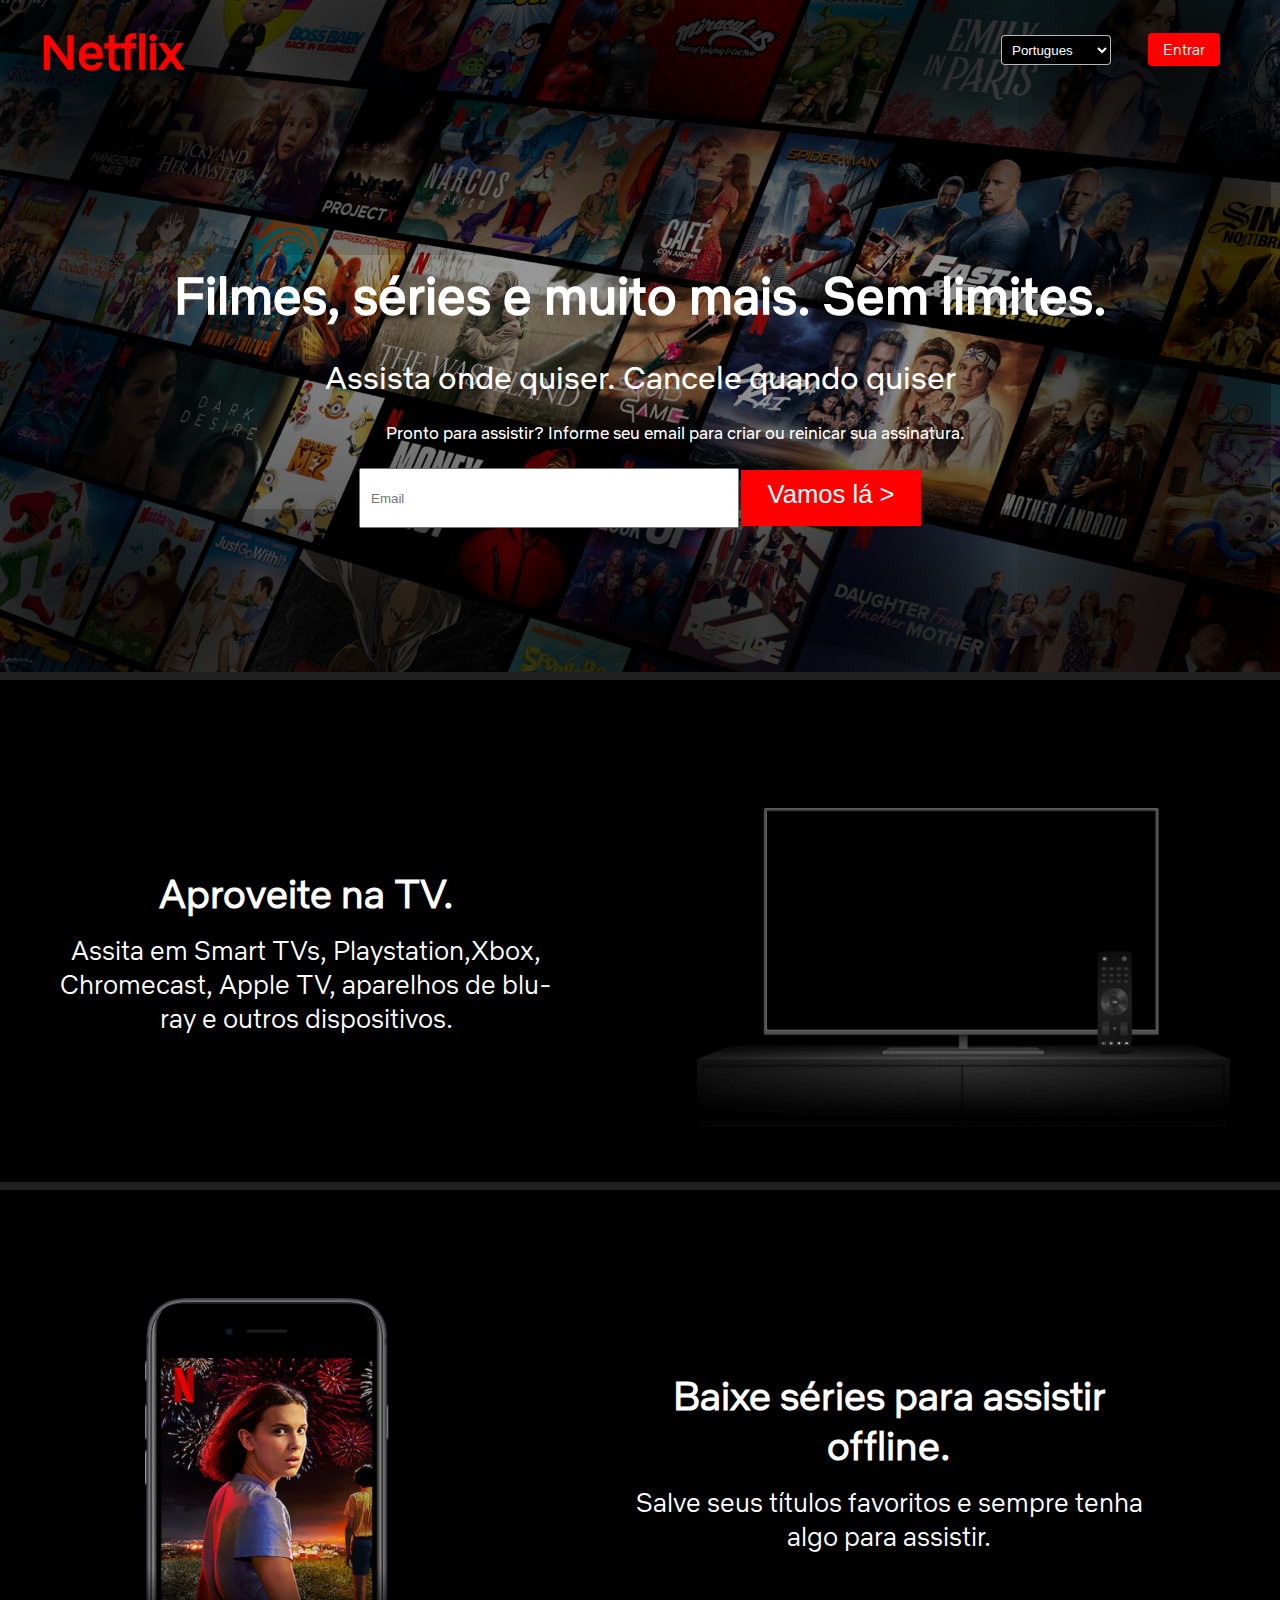
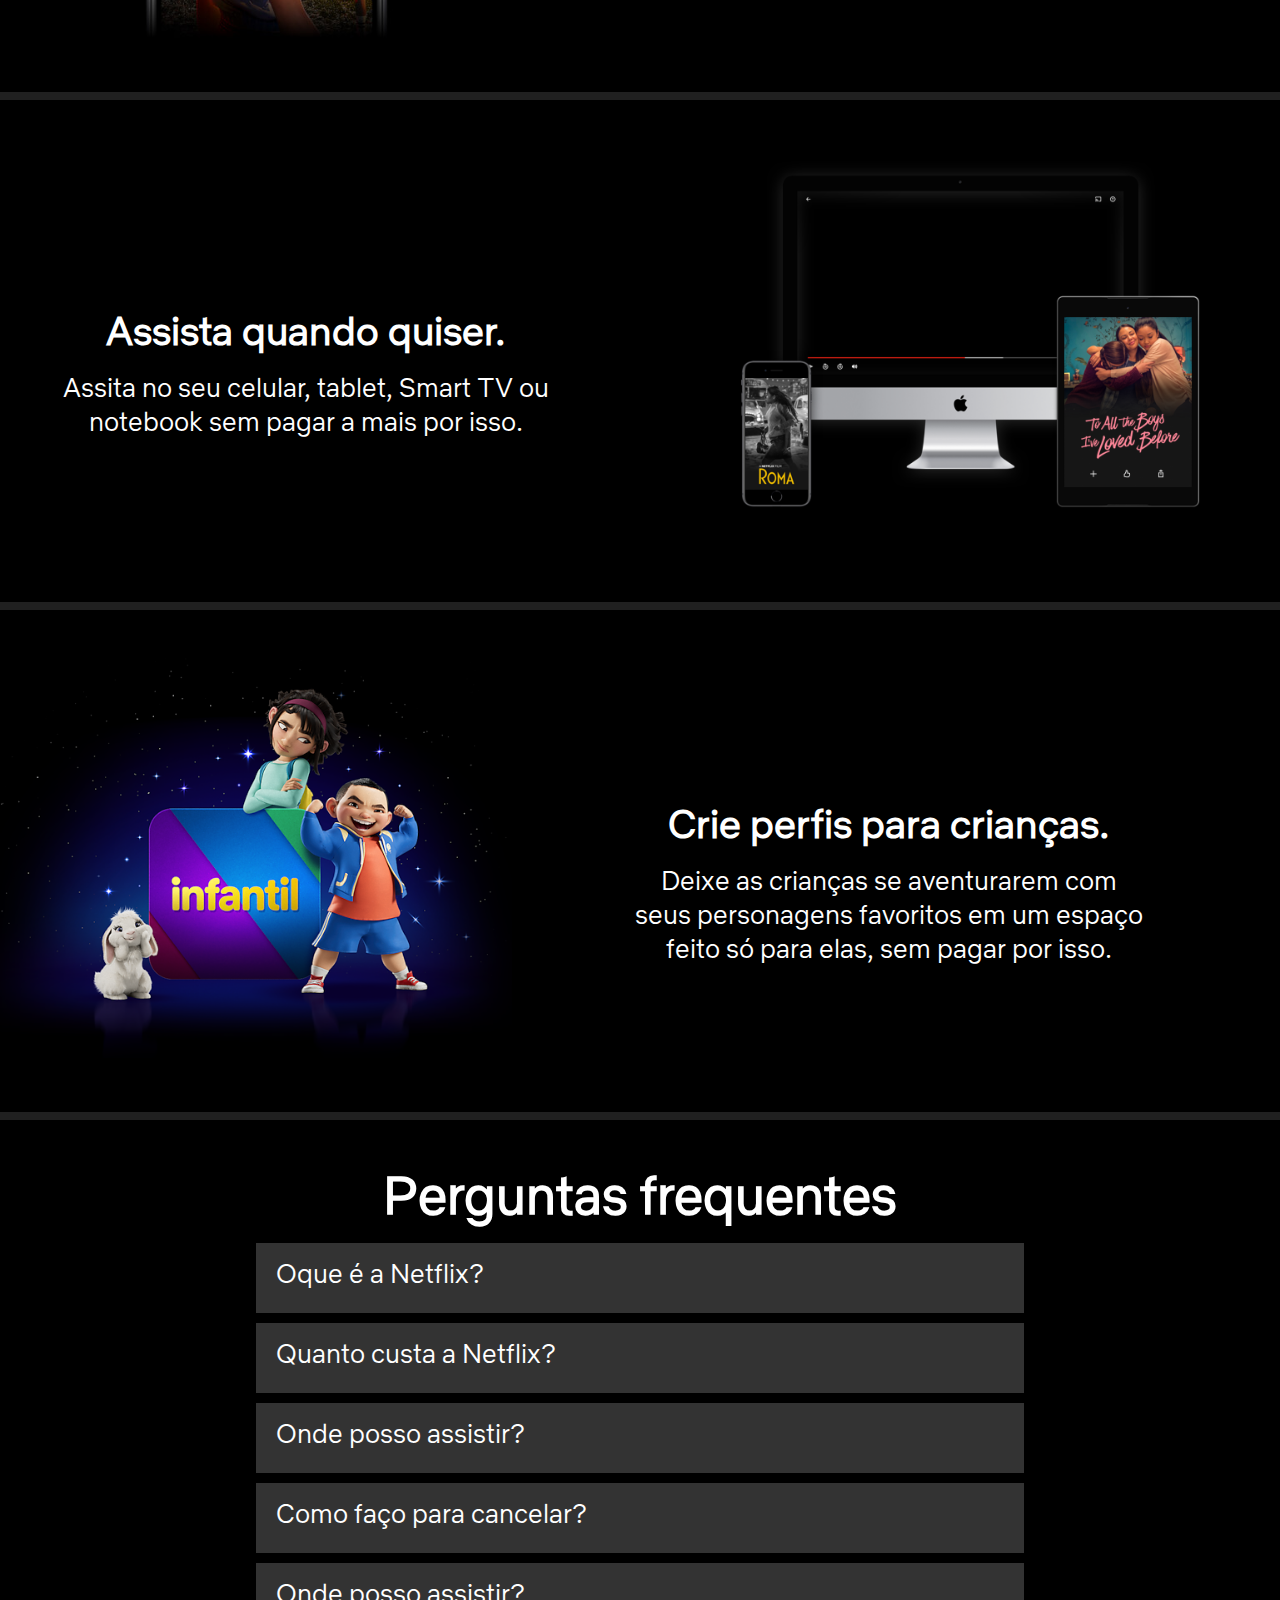
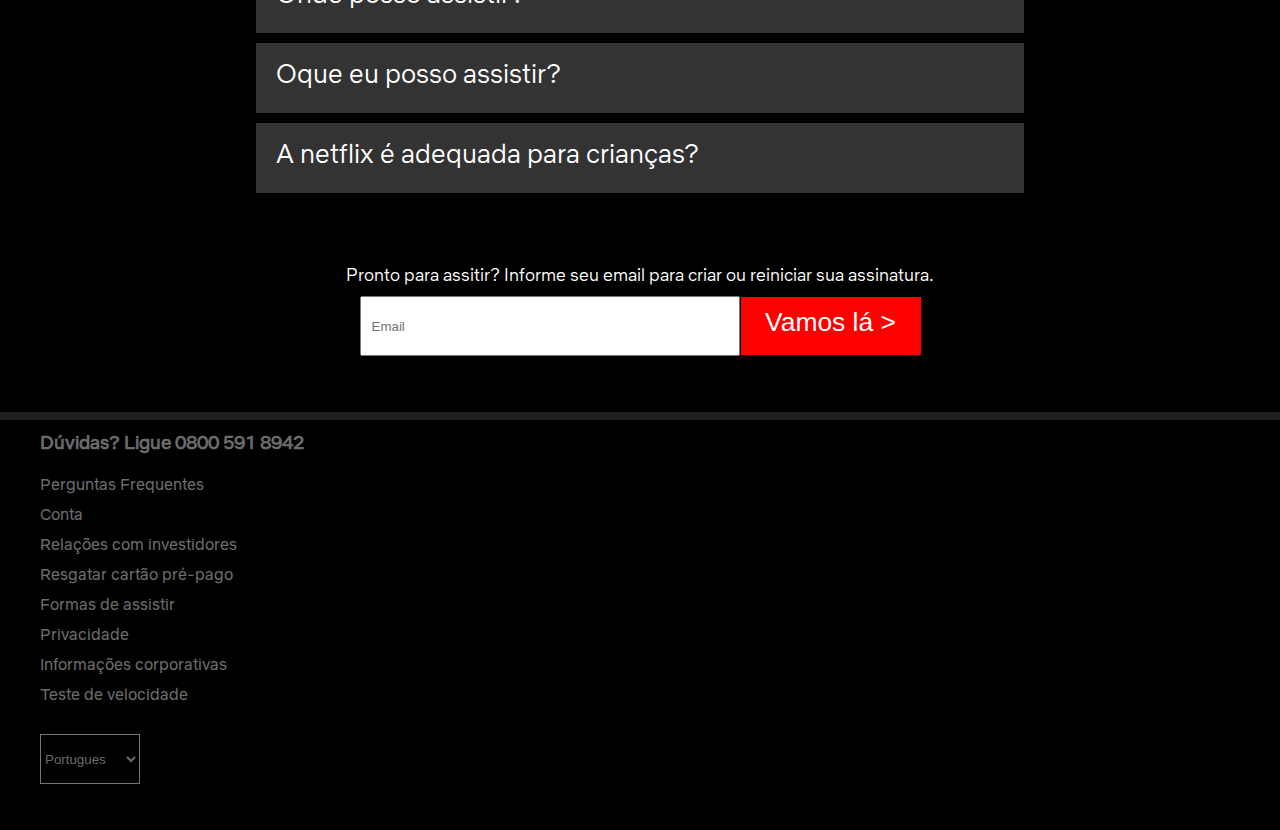
==== commit 86ff351b: "att pagina de login" ====
--- a/index.html
+++ b/index.html
@@ -5,7 +5,7 @@
     <meta http-equiv="X-UA-Compatible" content="IE=edge">
     <meta name="viewport" content="width=device-width, initial-scale=1.0">
     <title>Netflix</title>
-    <link rel="shortcut icon" href="favicon.ico" type="image/x-icon">
+    <link rel="shortcut icon" href="./icon/netflix.png" type="image/x-icon">
     <link rel="stylesheet" href="estilos/style.css">
     <link rel="stylesheet" href="estilos/style-desktop.css" media="screen and (min-width: 992px)">
 </head>
@@ -18,7 +18,7 @@
                     <option value="PT-BR">Portugues</option>
                     <option value="EN">Inglês</option>
                 </select>
-                <a href="#" target="_self" rel="next">Entrar</a>
+                <a href="home.html" target="_self" rel="next">Entrar</a>
             </menu>
         </div>
 
@@ -70,7 +70,7 @@
 
         <section id="questions">
             <h2>Perguntas frequentes</h2>
-            <div class="ask"><p>Oque é a Netflix?</p></div>
+            <div class="ask" onclick="Textappear()"><p>Oque é a Netflix?</p></div>
             <div class="ask"><p>Quanto custa a Netflix?</p></div>
             <div class="ask"><p>Onde posso assistir?</p></div>
             <div class="ask"><p>Como faço para cancelar?</p></div>
@@ -109,5 +109,7 @@
             <option value="EN">Inglês</option>
         </select>
     </footer>
+
+    <script src="netflix.js"></script>
 </body>
 </html>--- a/estilos/style-desktop.css
+++ b/estilos/style-desktop.css
@@ -16,6 +16,7 @@
 header {
     height: 680px;
     font-size: 2em;
+    box-shadow: inset 0px 0px 700px 200px black;
 }
 
 header h1 {
